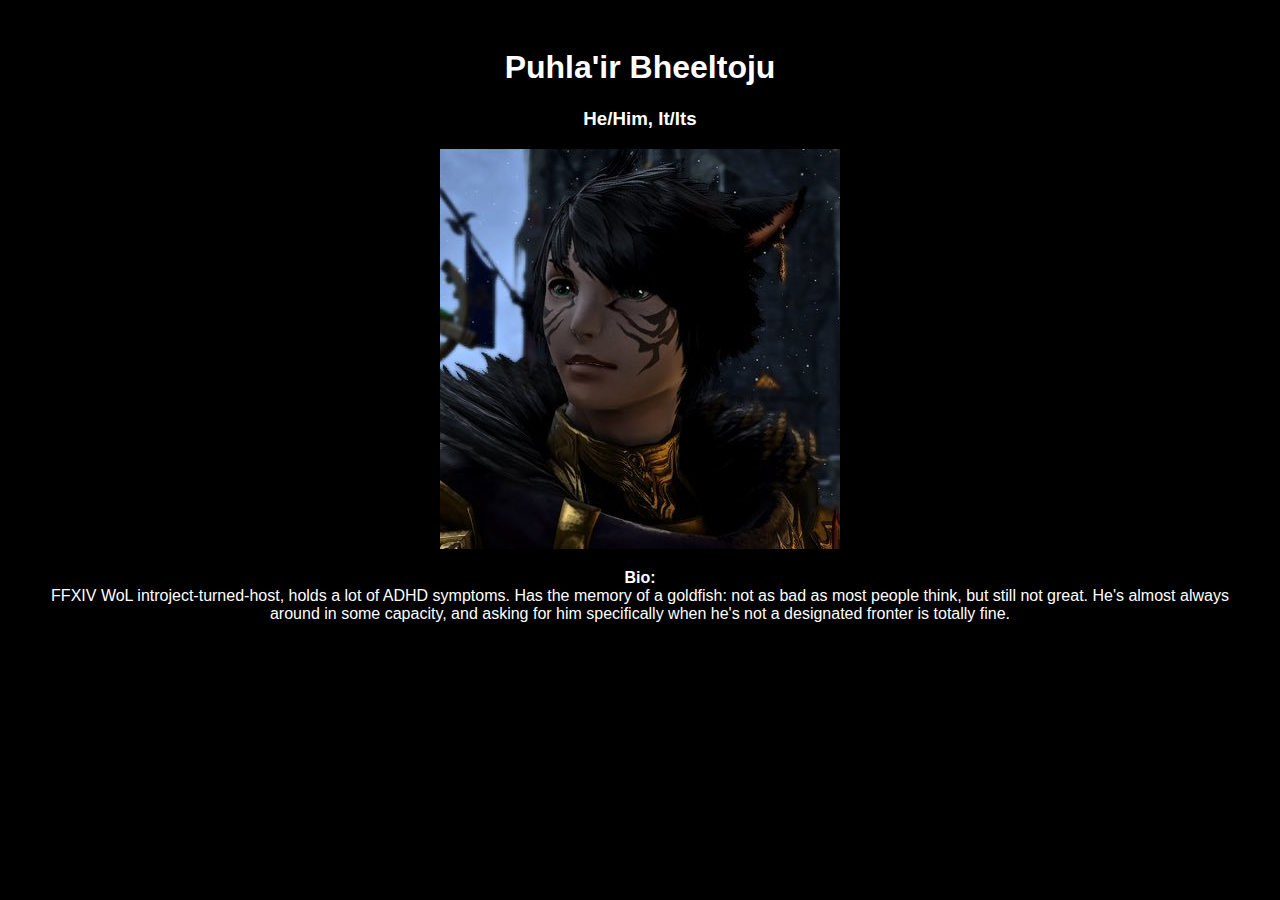
==== bheel.html @ 1e2fef17 "Update bheel.html" ====
<!DOCTYPE html>
<html>
  <head>
    <title>The Flock System</title>
    <meta property="theme-color" content="#fefefe">
    <meta name="twitter:card" content="summary_large_image">
    <meta property="og:type" content="website">
    <meta name="twitter:title" content="The Flock System">
    <meta property="og:title" content="The Flock System">
    <meta name="twitter:description" content="The Flock's System Directory">
    <meta property="og:description" content="The Flock's System Directory">
    <meta property="description" content ="The Flock's System Directory">
    <meta property="og:image" content="">
    <meta name="twitter:image" content="">
    <meta charset="UTF-8">
    <link rel="stylesheet" href="bhstyle.css">
  </head>
  <body>
    <h1>Puhla'ir Bheeltoju</h1>
    <h3>He/Him, It/Its</h3>
    <img src="images/32BA9DB2-8FF8-44C6-9E12-5F5CEF23D550.jpeg" class="avi" height="400" width="400">
    <p>
      <strong>Bio:</strong><br>
      FFXIV WoL introject-turned-host, holds a lot of ADHD symptoms. Has the memory of a goldfish: not as bad as most people think, but still not great. He's almost always around in some capacity, and asking for him specifically when he's not a designated fronter is totally fine.
    </p>
  </body>
</html>
---- bhstyle.css ----
body {
  background-color: #000000;
  padding: 20px;
  font-family: Arial;
  text-align: center;
}
h1 {
  color: #ffffff;
}
h3 {
  color: #ffffff;
}
.avi {
  margin:auto;
}
p {
  color: #ffffff;
}
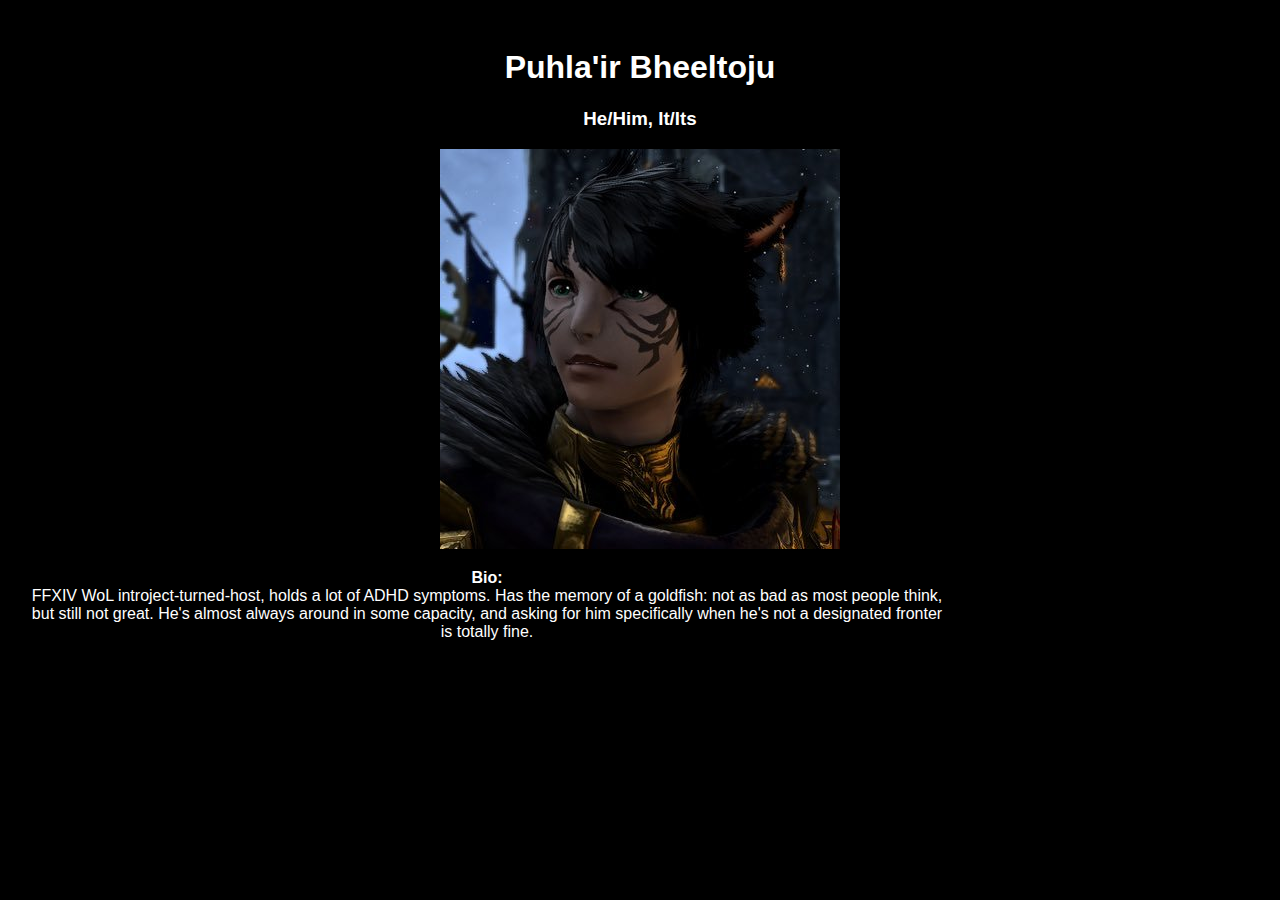
==== commit 89aecb49: "Update bheel.html" ====
--- a/bheel.html
+++ b/bheel.html
@@ -19,9 +19,11 @@
     <h1>Puhla'ir Bheeltoju</h1>
     <h3>He/Him, It/Its</h3>
     <img src="images/32BA9DB2-8FF8-44C6-9E12-5F5CEF23D550.jpeg" class="avi" height="400" width="400">
-    <p>
-      <strong>Bio:</strong><br>
-      FFXIV WoL introject-turned-host, holds a lot of ADHD symptoms. Has the memory of a goldfish: not as bad as most people think, but still not great. He's almost always around in some capacity, and asking for him specifically when he's not a designated fronter is totally fine.
-    </p>
+    <div class="info">
+      <p>
+        <strong>Bio:</strong><br>
+        FFXIV WoL introject-turned-host, holds a lot of ADHD symptoms. Has the memory of a goldfish: not as bad as most people think, but still not great. He's almost always around in some capacity, and asking for him specifically when he's not a designated fronter is totally fine.
+      </p>
+    </div>
   </body>
 </html>
--- a/bhstyle.css
+++ b/bhstyle.css
@@ -16,3 +16,6 @@
 p {
   color: #ffffff;
 }
+.info {
+  width: 75%;
+}
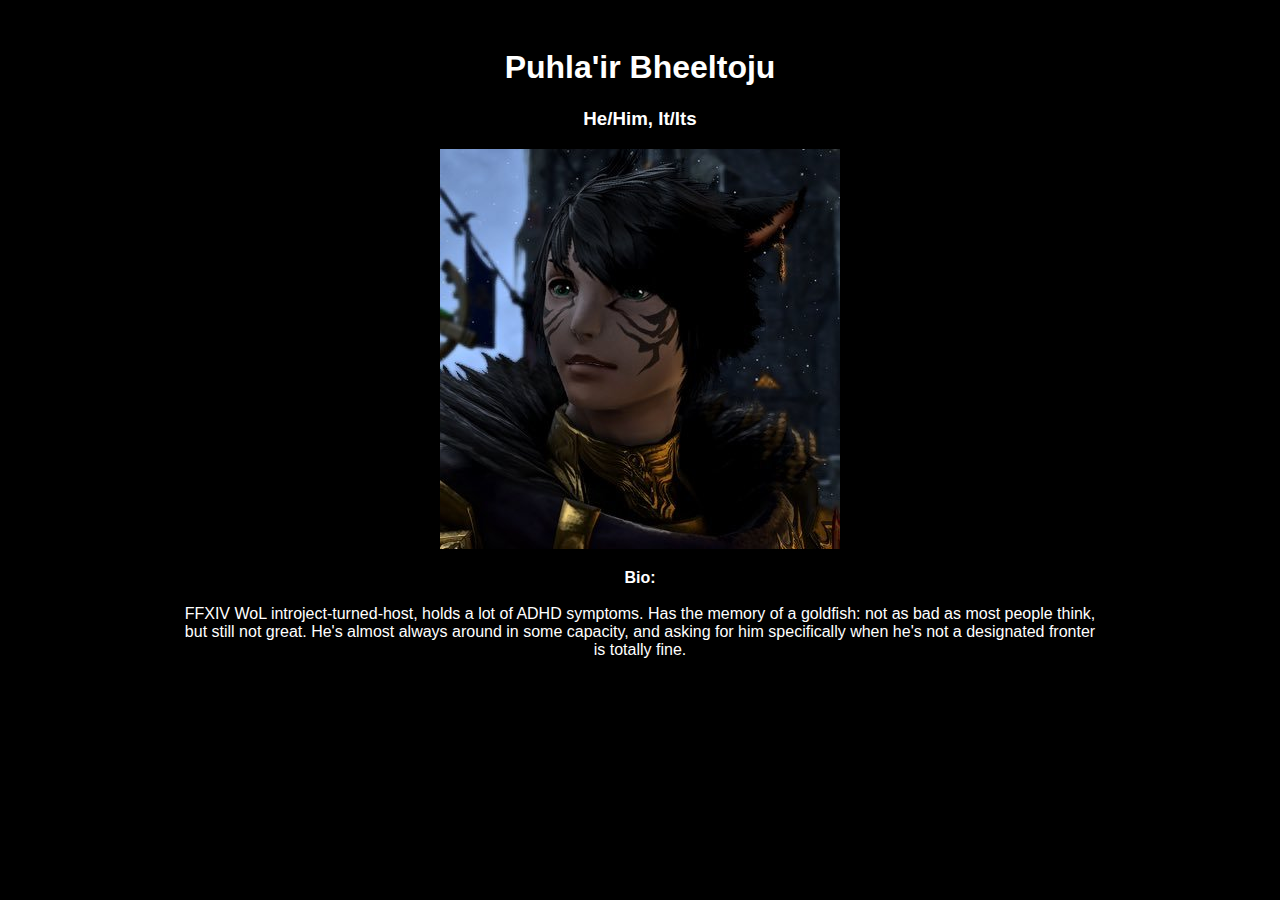
==== commit 0c294f44: "Update bheel.html" ====
--- a/bheel.html
+++ b/bheel.html
@@ -21,7 +21,7 @@
     <img src="images/32BA9DB2-8FF8-44C6-9E12-5F5CEF23D550.jpeg" class="avi" height="400" width="400">
     <div class="info">
       <p>
-        <strong>Bio:</strong><br>
+        <strong>Bio:</strong><br><br>
         FFXIV WoL introject-turned-host, holds a lot of ADHD symptoms. Has the memory of a goldfish: not as bad as most people think, but still not great. He's almost always around in some capacity, and asking for him specifically when he's not a designated fronter is totally fine.
       </p>
     </div>
--- a/bhstyle.css
+++ b/bhstyle.css
@@ -18,4 +18,72 @@
 }
 .info {
   width: 75%;
+  text-align: center;
+  margin: auto;
 }
+
+<!-- image gallery -->
+* {
+  box-sizing: border-box;
+}
+.galleryimg {
+  vertical-align: middle;
+}
+.container {
+  position: relative;
+}
+.mySlides {
+  display: none;
+}
+.prev,
+.next {
+  cursor: pointer;
+  position: absolute;
+  top: 40%;
+  width: auto;
+  padding: 16px;
+  margin-top: -50px;
+  color: #ffffff;
+  font-weight: bold;
+  font-size: 20px;
+  border-radius: 0 3px 3px 0;
+  user-select: none;
+  webkit-user-select: none;
+}
+.next {
+  right: 0;
+  border-radius: 3px 0 0 3px;
+}
+.prev:hover,
+.next:hover {
+  background-color: rgba(0, 0, 0, 0.8);
+}
+.numbertext {
+  color: #f2f2f2;
+  font-size: 12px;
+  padding: 8px 12px;
+  position: absolute;
+  top: 0;
+}
+.caption-container {
+  text-align: center;
+  background-color: #222;
+  padding: 2px 16px;
+  color: #ffffff;
+}
+.row:after {
+  content: "";
+  display: table;
+  clear: both;
+}
+.column {
+  float: left;
+  width: 16.66%;
+}
+.demo {
+  opacity: 0.6;
+}
+.active,
+.demo:hover {
+  opacity: 1;
+}
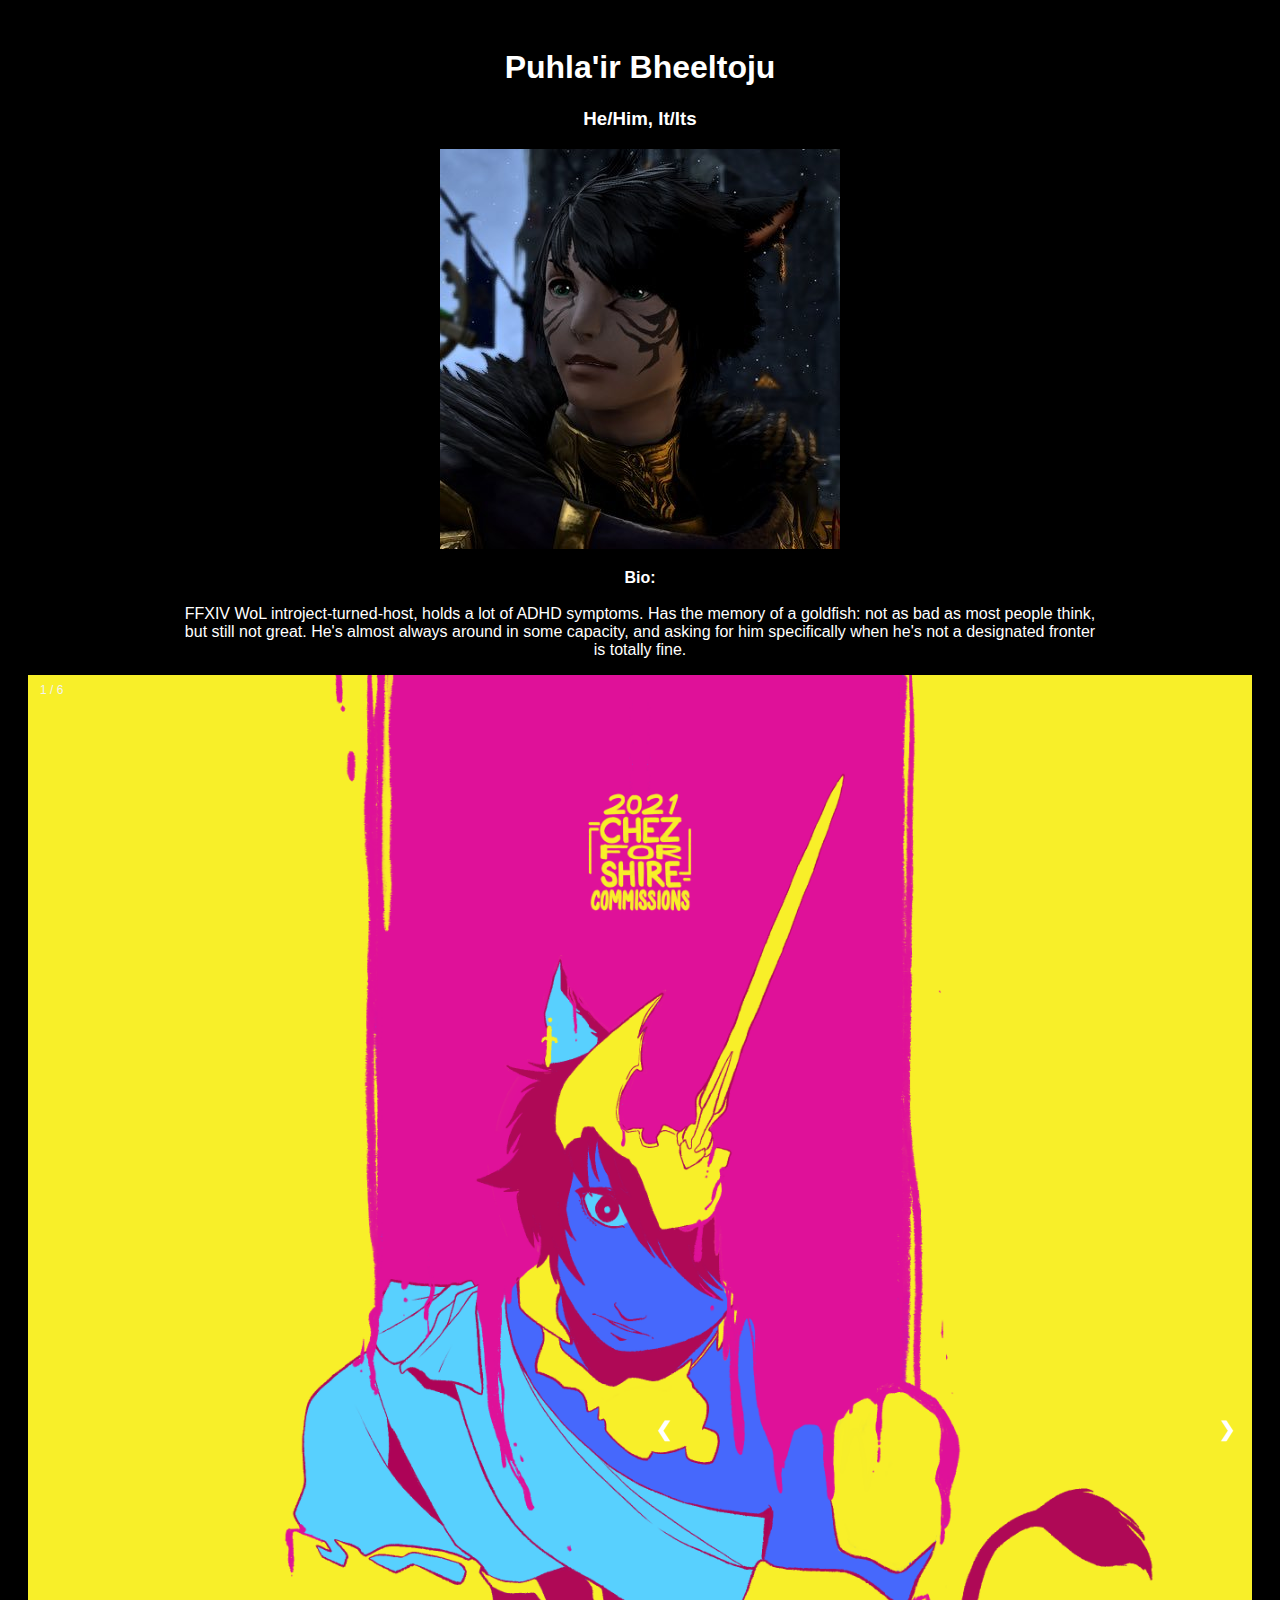
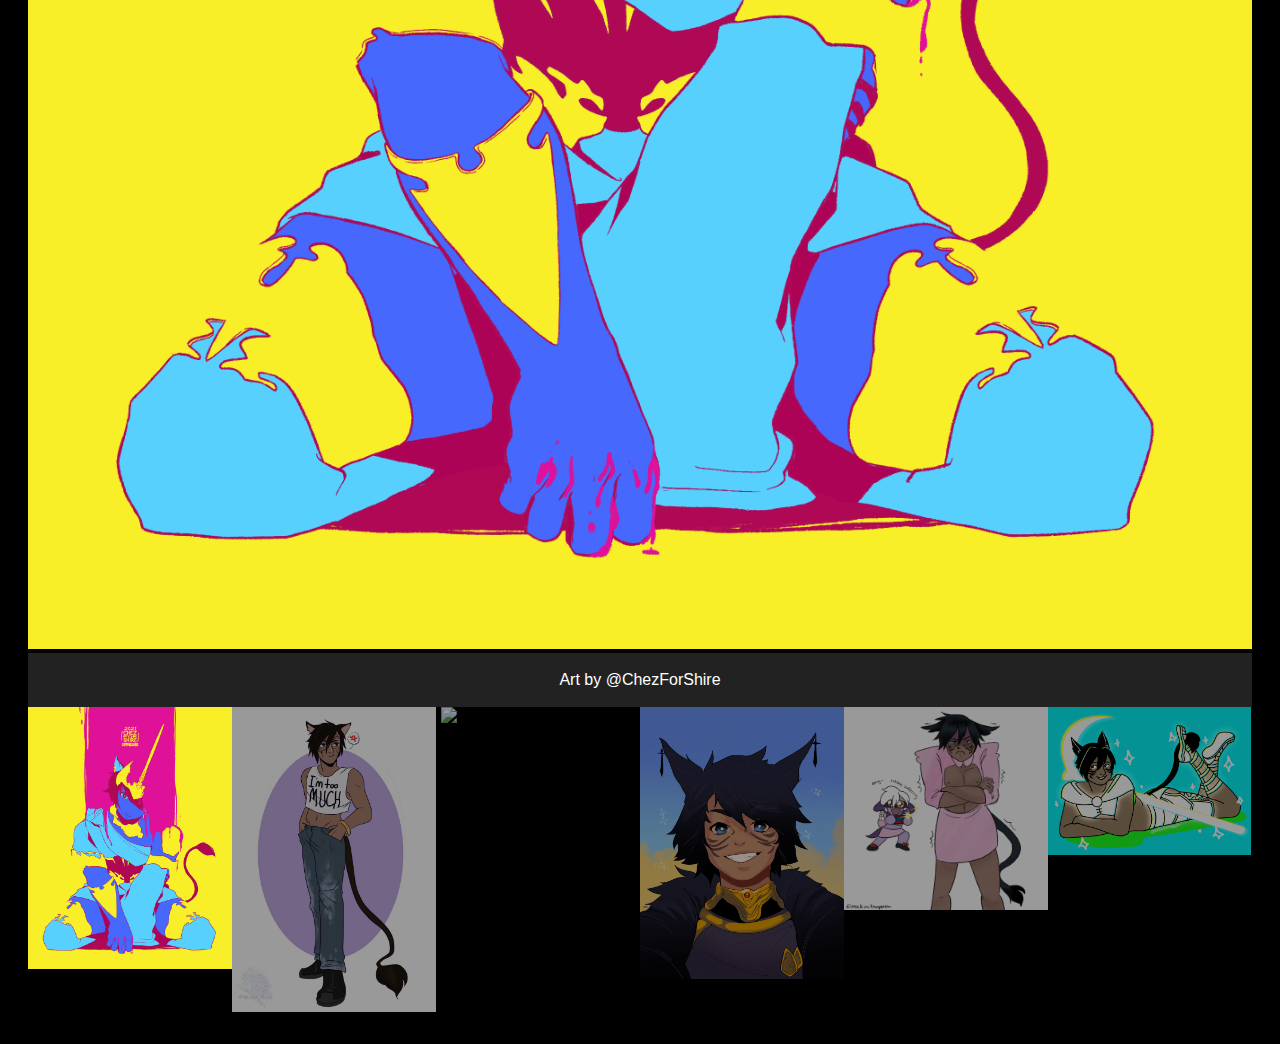
==== commit 1004ee33: "Update bheel.html" ====
--- a/bheel.html
+++ b/bheel.html
@@ -25,5 +25,105 @@
         FFXIV WoL introject-turned-host, holds a lot of ADHD symptoms. Has the memory of a goldfish: not as bad as most people think, but still not great. He's almost always around in some capacity, and asking for him specifically when he's not a designated fronter is totally fine.
       </p>
     </div>
+    
+    <div class="container">
+      
+      <div class="mySlides">
+        <div class="numbertext">1 / 6 </div>
+        <img src="images/10D20F01-8666-4BD3-93B8-D22CEAE789F6.png" style="width: 100%">
+      </div>
+      
+      <div class="mySlides">
+        <div class="numbertext">2 / 6</div>
+        <img src="images/685CBA20-C3C4-4BFB-B17B-A421C574D05D.jpeg" style="width: 100%">
+      </div>
+      
+      <div class="mySlides">
+        <div class="numbertext">3 / 6</div>
+        <img src="images/771BDD54-A59D-46FF-9DAB-08CE6A4AE9FB.png" style="width: 100%">
+      </div>
+      
+      <div class="mySlides">
+        <div class="numbertext">4 / 6</div>
+        <img src="images/92B0E6B5-F036-4231-9A78-C0756E524D74.jpeg" style="width: 100%">
+      </div>
+      
+      <div class="mySlides">
+        <div class="numbertext">5 / 6</div>
+        <img src="images/9F815C47-0FA5-4D8B-95AE-DEE9911A967D.png" style="width: 100%">
+      </div>
+      
+      <div class="mySlides">
+        <div class="numbertext">6 / 6</div>
+        <img src="images/A788551B-59AE-4231-B8DE-4CF743ED32B1.png" style="width: 100%">
+      </div>
+      
+      <a class="prev" onclick="plusSlides(-1)">❮</a>
+      <a class="next" onclick="plusSlides(1)">❯</a>
+      
+      <div class="caption-container">
+        <p id="caption"></p>
+      </div>
+      
+      <div class="row">
+        
+        <div class="column">
+          <img class="demo cursor" src="images/10D20F01-8666-4BD3-93B8-D22CEAE789F6.png" style="width: 100%" onclick="currentSlide(1)" alt="Art by @ChezForShire">
+        </div>
+        
+        <div class="column">
+          <img class="demo cursor" src="images/685CBA20-C3C4-4BFB-B17B-A421C574D05D.jpeg" style="width: 100%" onclick="currentSlide(2)" alt="Art by @Maxx_Mysk">
+        </div>
+        
+        <div class="column">
+          <img class="demo cursor" src="images/771BDD54-A59D-46FF-9DAB-08CE6A4AE9FB.png" style="width: 100%" onclick="currentSlide(3)" alt="Art by @MackinItHappen">
+        </div>
+        
+        <div class="column">
+          <img class="demo cursor" src="images/92B0E6B5-F036-4231-9A78-C0756E524D74.jpeg" style="width: 100%" onclick="currentSlide(4)" alt="Art by @alienmandy_">
+        </div>
+        
+        <div class="column">
+          <img class="demo cursor" src="images/9F815C47-0FA5-4D8B-95AE-DEE9911A967D.png" style="width: 100%" onclick="currentSlide(5)" alt="Art by @MackinItHappen">
+        </div>
+        
+        <div class="column">
+          <img class="demo cursor" src="images/A788551B-59AE-4231-B8DE-4CF743ED32B1.png" style="width: 100%" onclick="currentSlide(6)" alt="Art by @MackinItHappen">
+        </div>
+        
+      </div>
+      
+    </div>
+    
+    <script>
+      let slideIndex = 1;
+      showSlides(slideIndex);
+      
+      function plusSlides(n) {
+        showSlides(slideIndex += n);
+      }
+      
+      function currentSlide(n) {
+        showSlides(slideIndex = n);
+      }
+      
+      function showSlides (n) {
+        let i;
+        let slides = document.getElementsByClassName("mySlides");
+        let dots = document.getElementsByClassName("demo");
+        let captionText = document.getElementById("caption");
+        if (n > slides.length) {slideIndex = 1}
+        if (n < 1) {slideIndex = slides.length}
+        for (i = 0; i < slides.length; i++) {
+          slides[i].style.display = "none";
+        }
+        for (i = 0; i < dots.length; i++) {
+          dots[i].className = dots[i].className.replace(" active", "");
+        }
+        slides[slideIndex-1].style.display = "block";
+        dots[slideIndex-1].className += " active";
+        captionText.innerHTML = dots[slideIndex-1].alt;
+      }
+    </script>
   </body>
 </html>
--- a/bhstyle.css
+++ b/bhstyle.css
@@ -22,7 +22,7 @@
   margin: auto;
 }
 
-<!-- image gallery -->
+/* image gallery */
 * {
   box-sizing: border-box;
 }
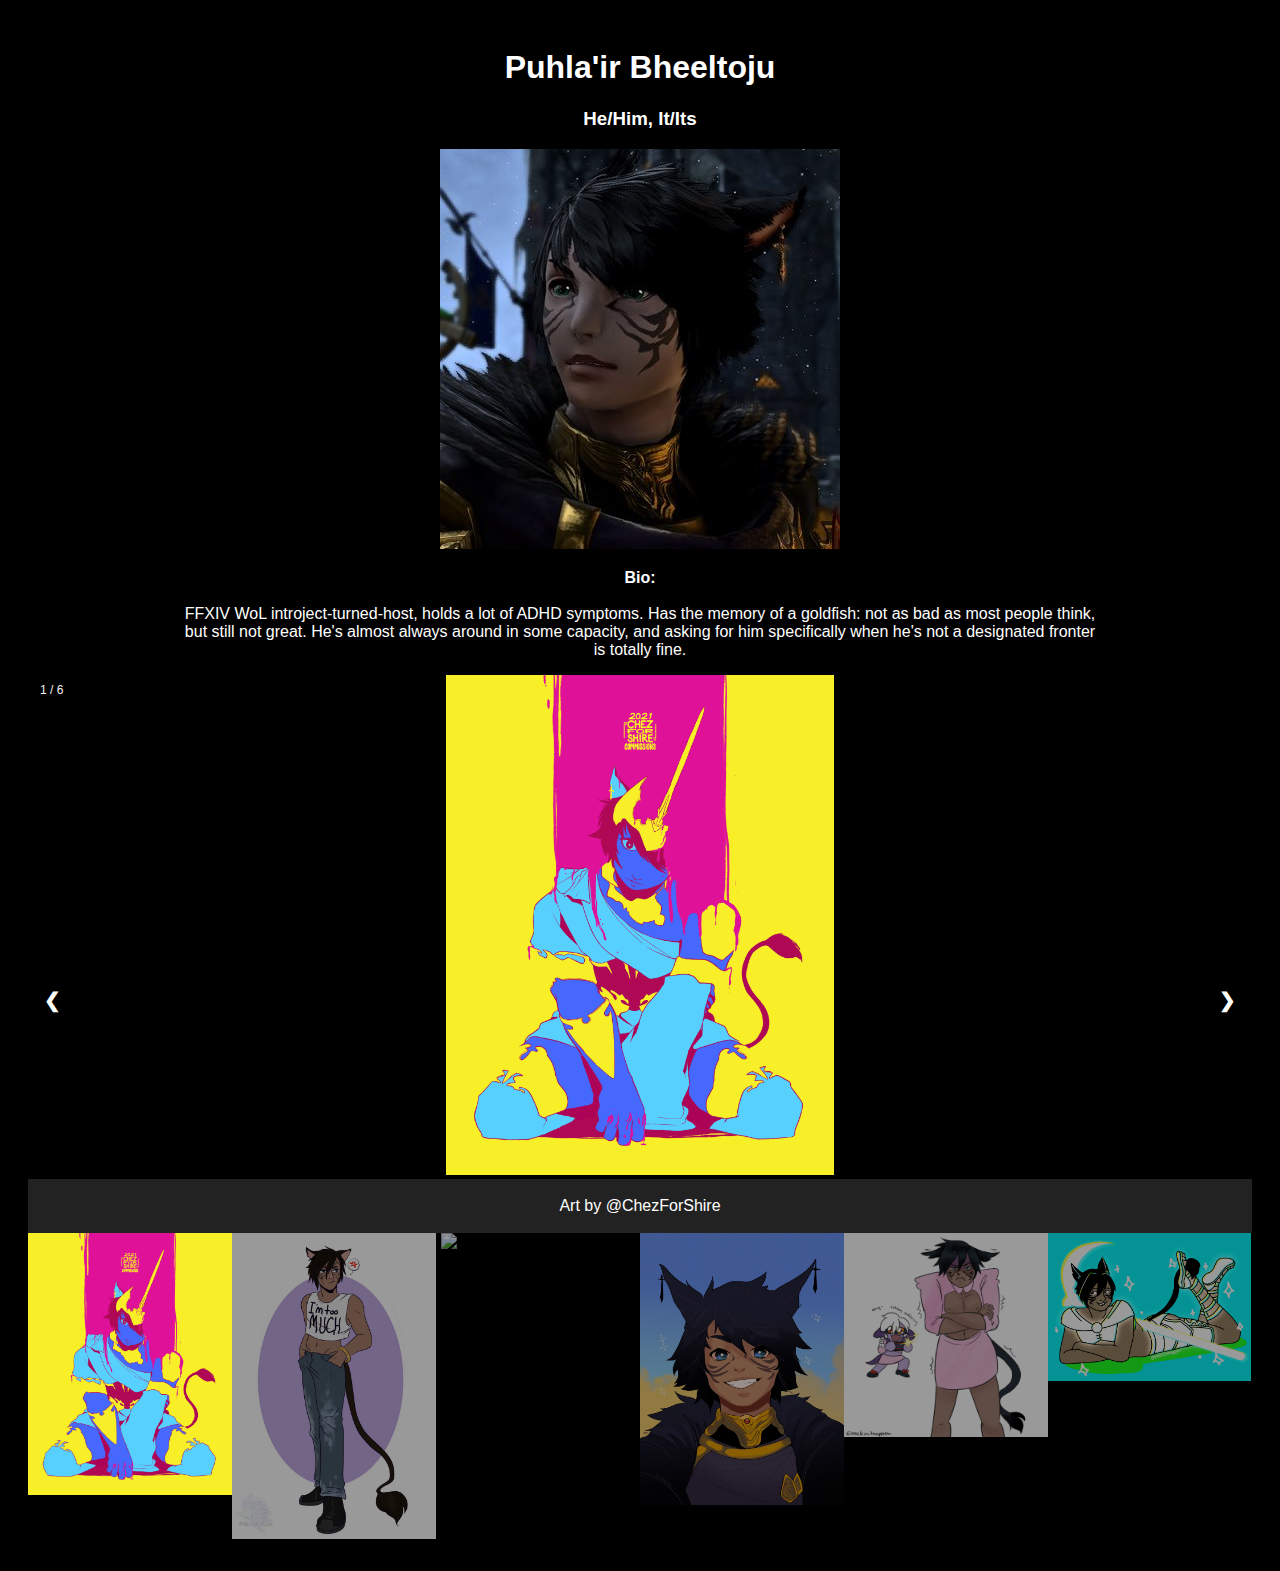
==== commit ac645762: "Update bheel.html" ====
--- a/bheel.html
+++ b/bheel.html
@@ -30,32 +30,32 @@
       
       <div class="mySlides">
         <div class="numbertext">1 / 6 </div>
-        <img src="images/10D20F01-8666-4BD3-93B8-D22CEAE789F6.png" style="width: 100%">
+        <img src="images/10D20F01-8666-4BD3-93B8-D22CEAE789F6.png" style="height: 500px;">
       </div>
       
       <div class="mySlides">
         <div class="numbertext">2 / 6</div>
-        <img src="images/685CBA20-C3C4-4BFB-B17B-A421C574D05D.jpeg" style="width: 100%">
+        <img src="images/685CBA20-C3C4-4BFB-B17B-A421C574D05D.jpeg" style="height: 500px;">
       </div>
       
       <div class="mySlides">
         <div class="numbertext">3 / 6</div>
-        <img src="images/771BDD54-A59D-46FF-9DAB-08CE6A4AE9FB.png" style="width: 100%">
+        <img src="images/771BDD54-A59D-46FF-9DAB-08CE6A4AE9FB.png" style="height: 500px;">
       </div>
       
       <div class="mySlides">
         <div class="numbertext">4 / 6</div>
-        <img src="images/92B0E6B5-F036-4231-9A78-C0756E524D74.jpeg" style="width: 100%">
+        <img src="images/92B0E6B5-F036-4231-9A78-C0756E524D74.jpeg" style="height: 500px;">
       </div>
       
       <div class="mySlides">
         <div class="numbertext">5 / 6</div>
-        <img src="images/9F815C47-0FA5-4D8B-95AE-DEE9911A967D.png" style="width: 100%">
+        <img src="images/9F815C47-0FA5-4D8B-95AE-DEE9911A967D.png" style="height: 500px;">
       </div>
       
       <div class="mySlides">
         <div class="numbertext">6 / 6</div>
-        <img src="images/A788551B-59AE-4231-B8DE-4CF743ED32B1.png" style="width: 100%">
+        <img src="images/A788551B-59AE-4231-B8DE-4CF743ED32B1.png" style="height: 500px;">
       </div>
       
       <a class="prev" onclick="plusSlides(-1)">❮</a>
--- a/bhstyle.css
+++ b/bhstyle.css
@@ -54,6 +54,10 @@
   right: 0;
   border-radius: 3px 0 0 3px;
 }
+.prev {
+  left: 0;
+  border-radius: 0 3px 3px 0;
+}
 .prev:hover,
 .next:hover {
   background-color: rgba(0, 0, 0, 0.8);
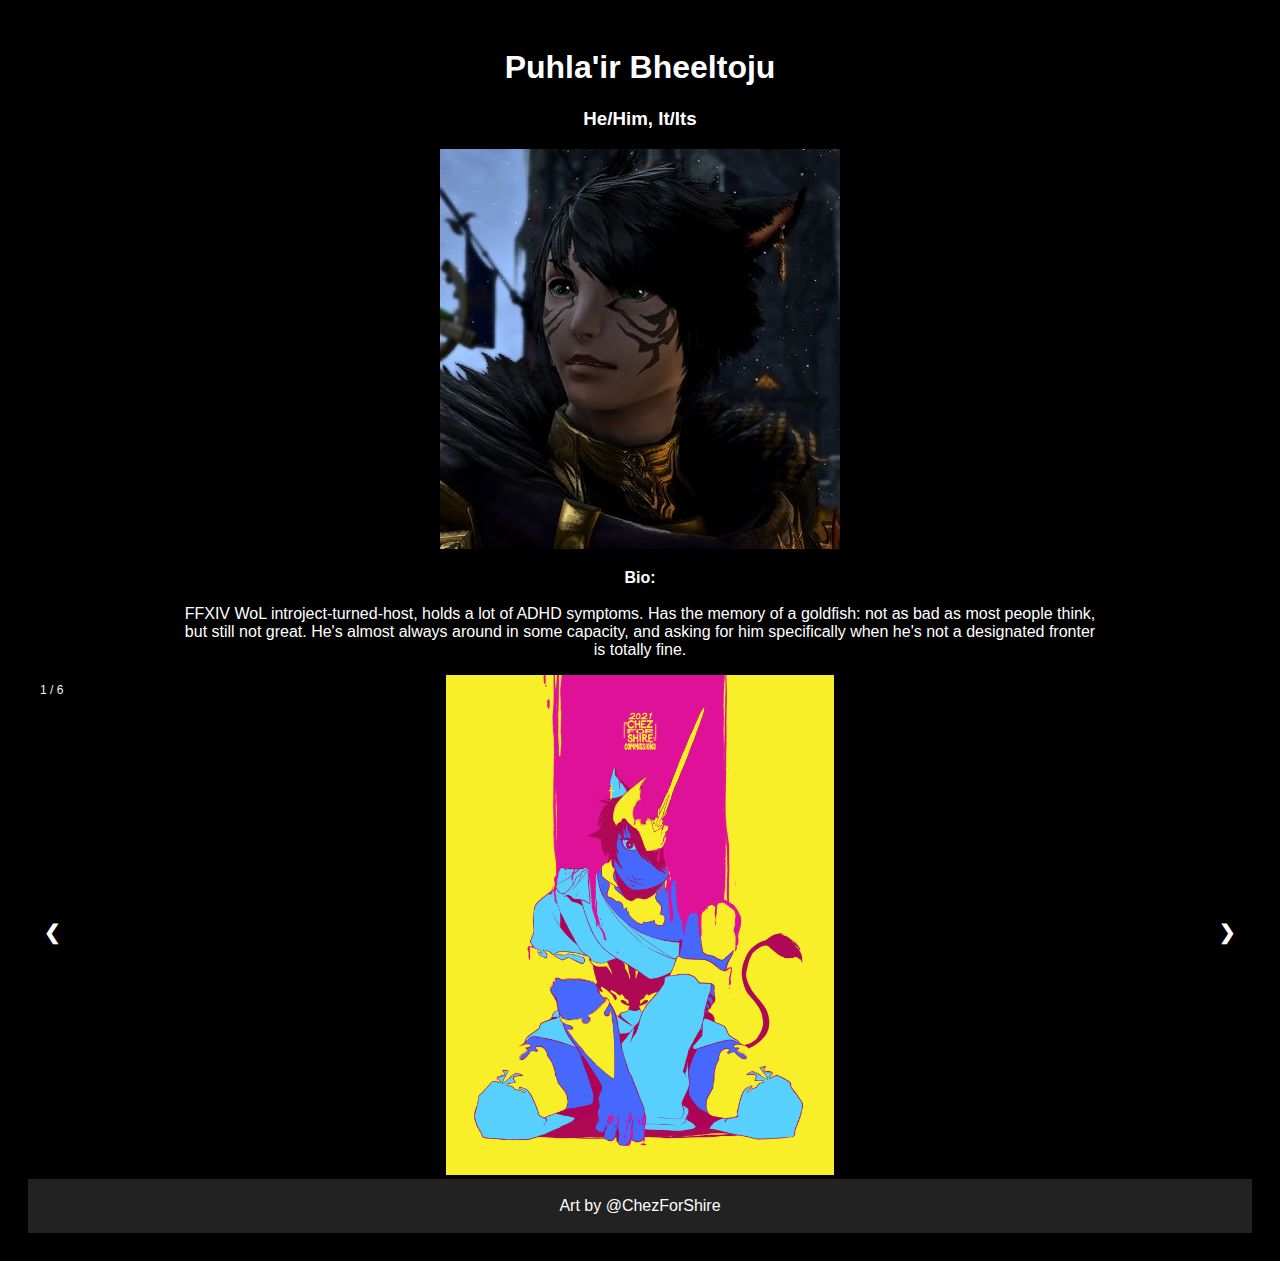
==== commit 2b810882: "Update bheel.html" ====
--- a/bheel.html
+++ b/bheel.html
@@ -65,7 +65,7 @@
         <p id="caption"></p>
       </div>
       
-      <div class="row">
+      <div class="row" style="display: none;">
         
         <div class="column">
           <img class="demo cursor" src="images/10D20F01-8666-4BD3-93B8-D22CEAE789F6.png" style="width: 100%" onclick="currentSlide(1)" alt="Art by @ChezForShire">
--- a/bhstyle.css
+++ b/bhstyle.css
@@ -39,7 +39,7 @@
 .next {
   cursor: pointer;
   position: absolute;
-  top: 40%;
+  top: 50%;
   width: auto;
   padding: 16px;
   margin-top: -50px;
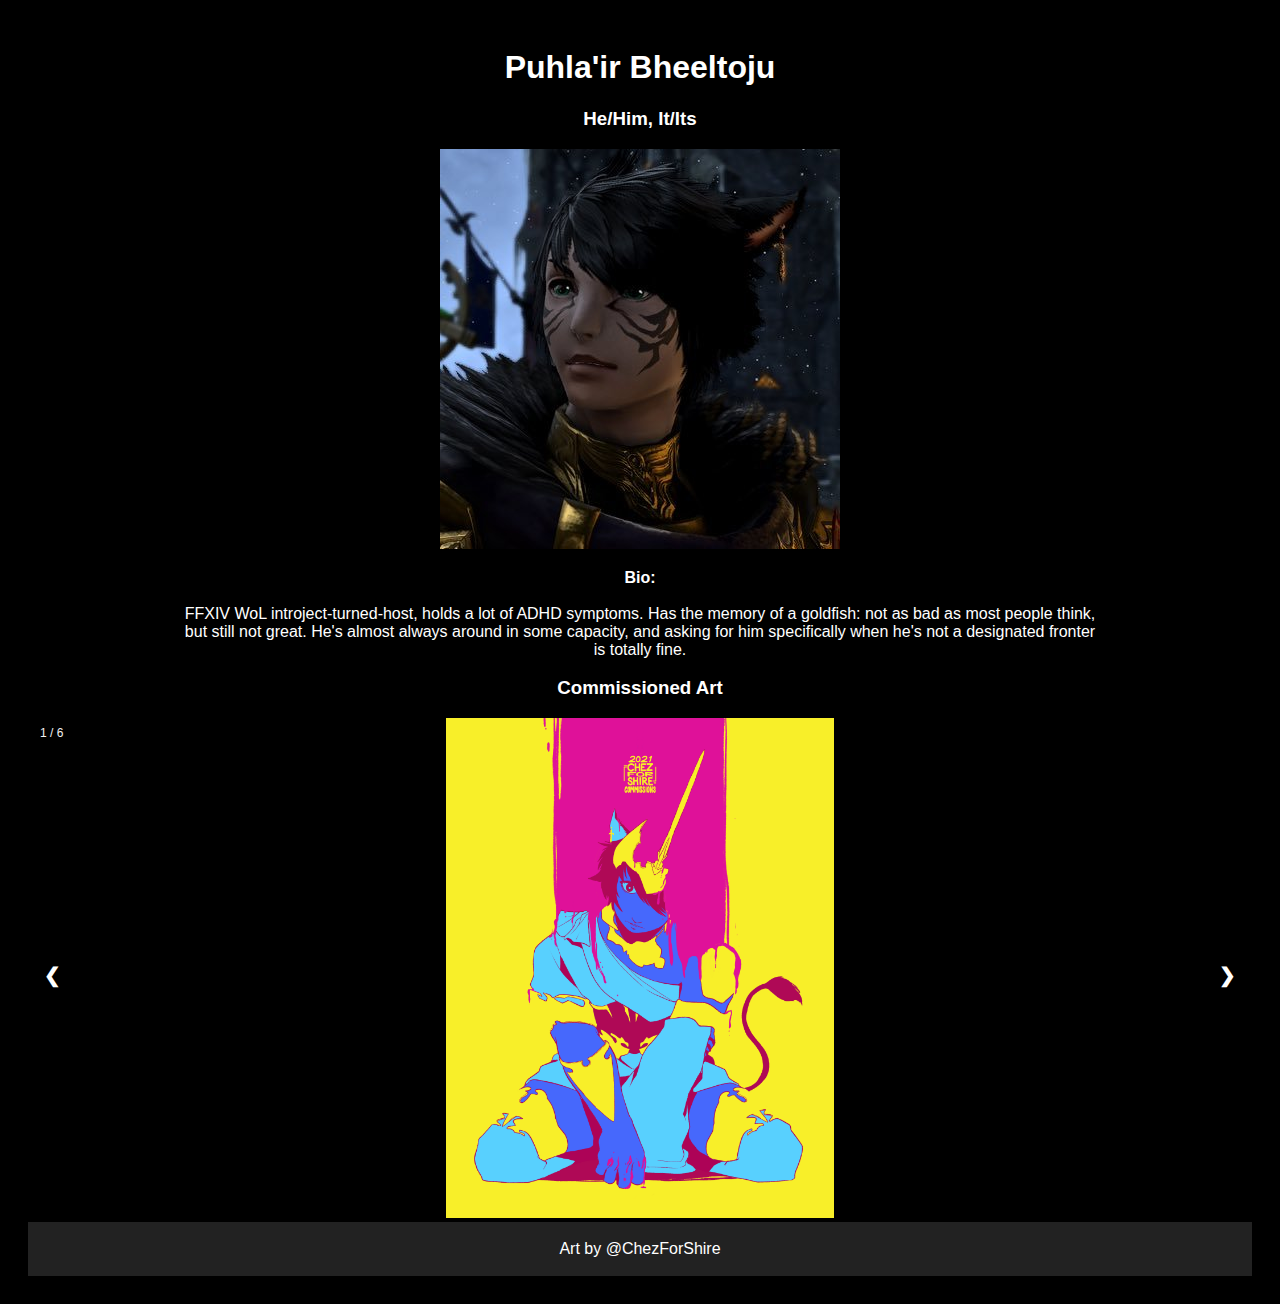
==== commit cfcb0da7: "Update bheel.html" ====
--- a/bheel.html
+++ b/bheel.html
@@ -25,6 +25,8 @@
         FFXIV WoL introject-turned-host, holds a lot of ADHD symptoms. Has the memory of a goldfish: not as bad as most people think, but still not great. He's almost always around in some capacity, and asking for him specifically when he's not a designated fronter is totally fine.
       </p>
     </div>
+    
+    <h3>Commissioned Art</h3>
     
     <div class="container">
       
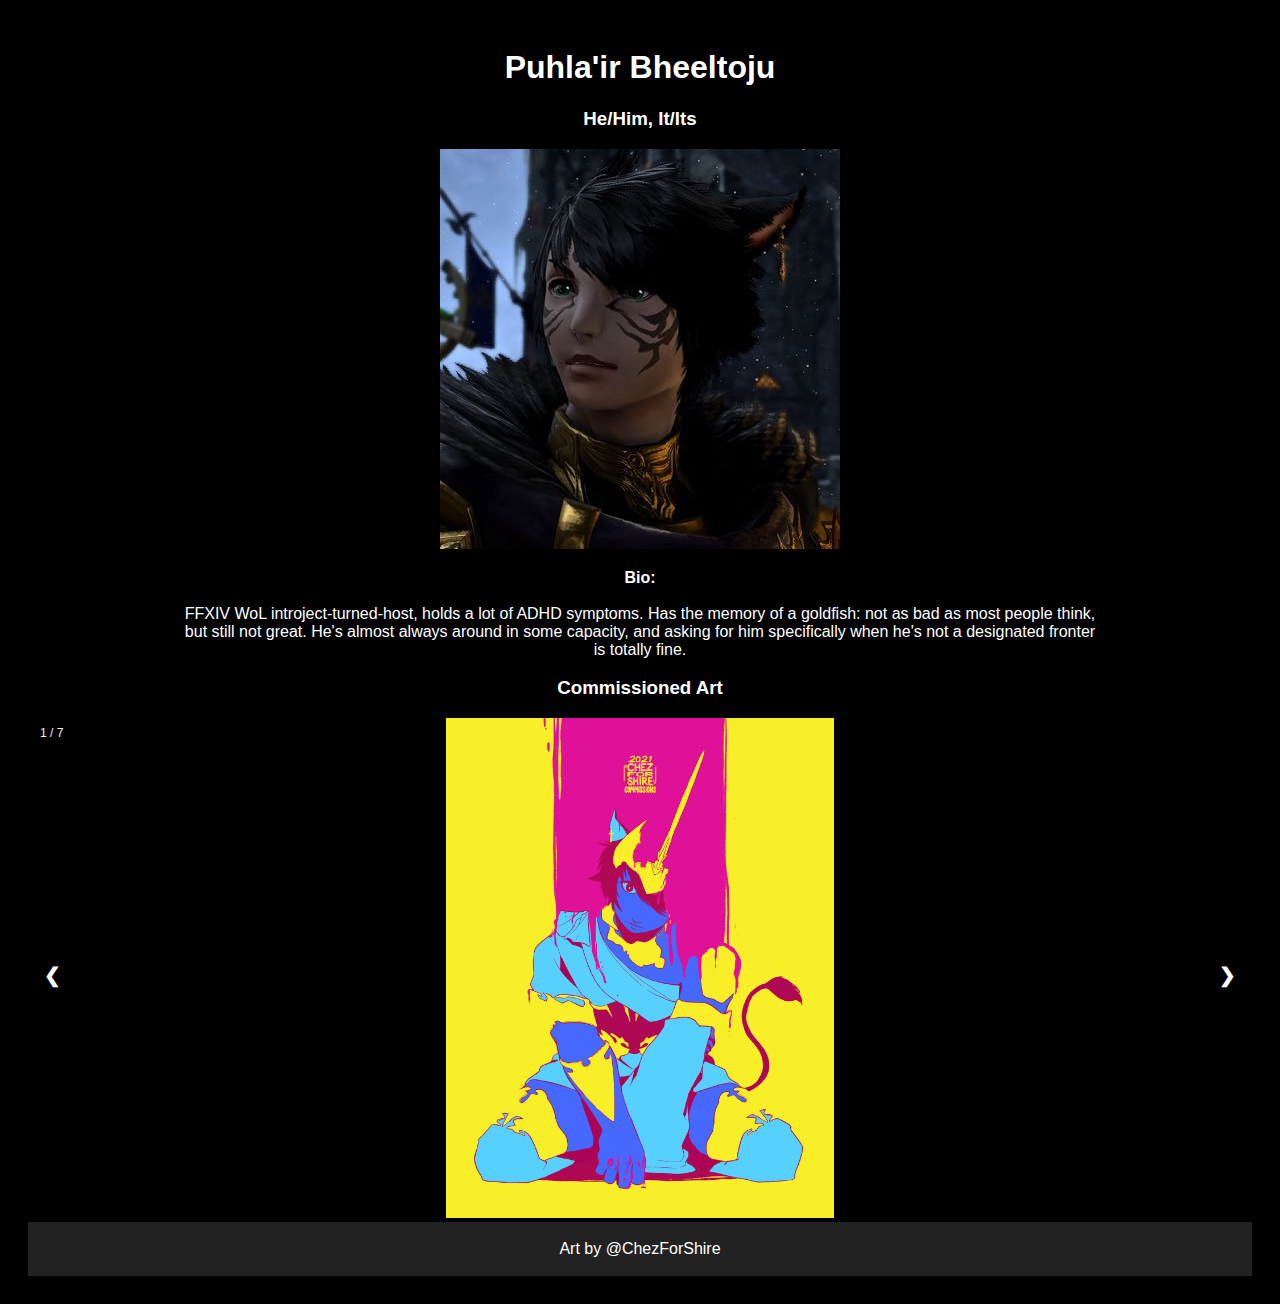
==== commit ec40cce8: "Update bheel.html" ====
--- a/bheel.html
+++ b/bheel.html
@@ -31,33 +31,38 @@
     <div class="container">
       
       <div class="mySlides">
-        <div class="numbertext">1 / 6 </div>
+        <div class="numbertext">1 / 7 </div>
         <img src="images/10D20F01-8666-4BD3-93B8-D22CEAE789F6.png" style="height: 500px;">
       </div>
       
       <div class="mySlides">
-        <div class="numbertext">2 / 6</div>
+        <div class="numbertext">2 / 7</div>
         <img src="images/685CBA20-C3C4-4BFB-B17B-A421C574D05D.jpeg" style="height: 500px;">
       </div>
       
       <div class="mySlides">
-        <div class="numbertext">3 / 6</div>
+        <div class="numbertext">3 / 7</div>
         <img src="images/771BDD54-A59D-46FF-9DAB-08CE6A4AE9FB.png" style="height: 500px;">
       </div>
       
       <div class="mySlides">
-        <div class="numbertext">4 / 6</div>
+        <div class="numbertext">4 / 7</div>
         <img src="images/92B0E6B5-F036-4231-9A78-C0756E524D74.jpeg" style="height: 500px;">
       </div>
       
       <div class="mySlides">
-        <div class="numbertext">5 / 6</div>
+        <div class="numbertext">5 / 7</div>
         <img src="images/9F815C47-0FA5-4D8B-95AE-DEE9911A967D.png" style="height: 500px;">
       </div>
       
       <div class="mySlides">
-        <div class="numbertext">6 / 6</div>
+        <div class="numbertext">6 / 7</div>
         <img src="images/A788551B-59AE-4231-B8DE-4CF743ED32B1.png" style="height: 500px;">
+      </div>
+      
+      <div class="mySlides">
+        <div class="numbertext">7 / 7</div>
+        <img src="images/A1515952-9EB7-4706-84BB-BD9CA54CE590.png" style="height: 500px;">
       </div>
       
       <a class="prev" onclick="plusSlides(-1)">❮</a>
@@ -91,6 +96,10 @@
         
         <div class="column">
           <img class="demo cursor" src="images/A788551B-59AE-4231-B8DE-4CF743ED32B1.png" style="width: 100%" onclick="currentSlide(6)" alt="Art by @MackinItHappen">
+        </div>
+        
+        <div class="column">
+          <img class="demo cursor" src="images/A1515952-9EB7-4706-84BB-BD9CA54CE590.png" style="width: 100%" onclick="currentSlide(7)" alt="art by @emibirdee">
         </div>
         
       </div>
